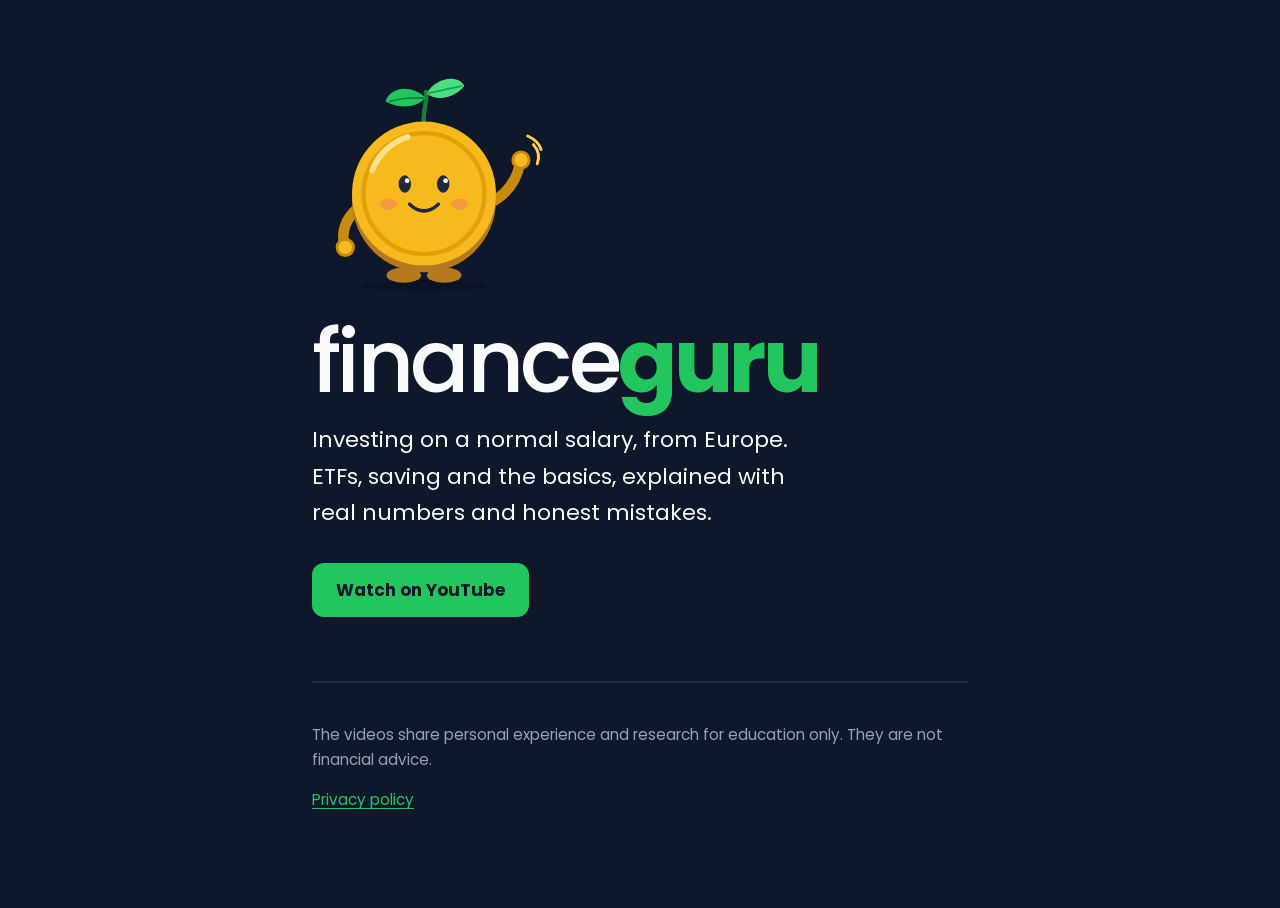
==== index.html @ 334a0429 "Add files via upload" ====
<!doctype html>
<html lang="en">
<head>
<meta charset="utf-8">
<meta name="viewport" content="width=device-width, initial-scale=1">
<title>financeguru: investing on a normal salary, from Europe</title>
<meta name="description" content="financeguru is a YouTube channel about investing on a normal salary, from Europe.">
<link rel="preconnect" href="https://fonts.googleapis.com">
<link rel="stylesheet" href="https://fonts.googleapis.com/css2?family=Poppins:wght@400;500;700&display=swap">
<link rel="stylesheet" href="style.css">
</head>
<body>
<main>
<svg xmlns="http://www.w3.org/2000/svg" viewBox="0 0 500 480" class="mascot" role="img" aria-label="financeguru coin mascot waving">
  <ellipse cx="250" cy="462" rx="128" ry="12" fill="#000000" fill-opacity="0.22"/>
  <ellipse cx="208" cy="440" rx="36" ry="16" fill="#B7791F"/>
  <ellipse cx="292" cy="440" rx="36" ry="16" fill="#B7791F"/>
  <path d="M112 300 Q 74 334 84 378" stroke="#C98B0B" stroke-width="22" stroke-linecap="round" stroke-linejoin="round" fill="none"/>
  <circle cx="86" cy="382" r="17" fill="#F6B91E" stroke="#C98B0B" stroke-width="6"/>
  <path d="M388 290 Q 440 262 450 206" stroke="#C98B0B" stroke-width="22" stroke-linecap="round" stroke-linejoin="round" fill="none"/>
  <circle cx="452" cy="200" r="17" fill="#F6B91E" stroke="#C98B0B" stroke-width="6"/>
  <path d="M478 168 Q 494 186 486 208" stroke="#FCD34D" stroke-width="6" stroke-linecap="round" stroke-linejoin="round" fill="none"/>
  <path d="M466 150 Q 488 160 494 178" stroke="#FCD34D" stroke-width="6" stroke-linecap="round" stroke-linejoin="round" fill="none"/>
  <path d="M250 124 C 246 100, 258 82, 254 58" stroke="#15803D" stroke-width="9" stroke-linecap="round" fill="none"/>
  <g transform="rotate(0 253 70)">
    <path d="M253 70 C 220 40, 178 50, 170 78 C 200 94, 236 92, 253 70 Z" fill="#22C55E"/>
    <path d="M250 71 C 226 70, 200 72, 178 78" stroke="#15803D" stroke-width="3.5" stroke-linecap="round" fill="none"/>
  </g>
  <g transform="rotate(0 255 62)">
    <path d="M255 62 C 276 26, 322 22, 334 46 C 312 72, 278 78, 255 62 Z" fill="#4ADE80"/>
    <path d="M258 61 C 282 56, 306 50, 328 46" stroke="#16A34A" stroke-width="3.5" stroke-linecap="round" fill="none"/>
  </g>
  <circle cx="250" cy="284" r="150" fill="#B7791F"/>
  <circle cx="250" cy="270" r="150" fill="#F6B91E"/>
  <circle cx="250" cy="270" r="126" fill="none" stroke="#E3A008" stroke-width="9"/>
  <path d="M142 222 A 116 116 0 0 1 216 152" stroke="#FFE08A" stroke-width="12" stroke-linecap="round" fill="none"/>
  <ellipse cx="210" cy="250" rx="13" ry="18" fill="#1E293B"/>
  <ellipse cx="290" cy="250" rx="13" ry="18" fill="#1E293B"/>
  <circle cx="215" cy="243" r="5" fill="#FFFFFF"/>
  <circle cx="295" cy="243" r="5" fill="#FFFFFF"/>
  <ellipse cx="176" cy="292" rx="18" ry="11" fill="#F97366" fill-opacity="0.45"/>
  <ellipse cx="324" cy="292" rx="18" ry="11" fill="#F97366" fill-opacity="0.45"/>
  <path d="M220 292 Q250 320 280 292" stroke="#1E293B" stroke-width="7" stroke-linecap="round" stroke-linejoin="round" fill="none"/>
</svg>
<h1 class="wordmark"><span class="light">finance</span><span>guru</span></h1>
<p class="lead">Investing on a normal salary, from Europe. ETFs, saving and the basics, explained with real numbers and honest mistakes.</p>
<!-- Check this link: replace @financeguru with your exact YouTube handle -->
<a class="button" href="https://www.youtube.com/@financeguru">Watch on YouTube</a>
<footer>
<p>The videos share personal experience and research for education only. They are not financial advice.</p>
<p><a href="privacy.html">Privacy policy</a></p>
</footer>
</main>
</body>
</html>
---- style.css ----
:root { --ink: #0F172A; --card: #1E293B; --text: #F8FAFC; --soft: #CBD5E1; --muted: #94A3B8; --green: #22C55E; }
* { box-sizing: border-box; }
html { background: var(--ink); }
body { margin: 0; min-height: 100vh; background: var(--ink); color: var(--soft); font: 400 1.0625rem/1.65 'Poppins', 'Segoe UI', sans-serif; }
main { max-width: 44rem; margin: 0 auto; padding: 4rem 1.5rem 5rem; }
a { color: var(--green); text-underline-offset: 3px; }
a:focus-visible { outline: 3px solid var(--green); outline-offset: 3px; border-radius: 4px; }
.wordmark { font-weight: 700; font-size: clamp(3rem, 12vw, 5.5rem); line-height: 1; letter-spacing: -0.04em; color: var(--text); margin: 0; }
.wordmark span { color: var(--green); }
.wordmark .light { color: var(--text); font-weight: 500; }
.mascot { width: min(15rem, 60vw); height: auto; display: block; margin: 0 0 1.5rem -0.5rem; }
.lead { font-size: 1.375rem; color: var(--text); margin: 1rem 0 2rem; max-width: 32rem; }
.button { display: inline-block; background: var(--green); color: var(--ink); font-weight: 700; text-decoration: none; padding: 0.8rem 1.5rem; border-radius: 0.75rem; }
footer { margin-top: 4rem; padding-top: 1.5rem; border-top: 2px solid var(--card); font-size: 0.95rem; color: var(--muted); }
h1.title { color: var(--text); font-size: 2.25rem; line-height: 1.2; margin: 1.5rem 0 0.5rem; }
h2 { color: var(--text); font-size: 1.25rem; margin: 2.5rem 0 0.5rem; }
.back { font-weight: 500; text-decoration: none; }
.date { color: var(--muted); margin: 0 0 2rem; }
li { margin-bottom: 0.5rem; }
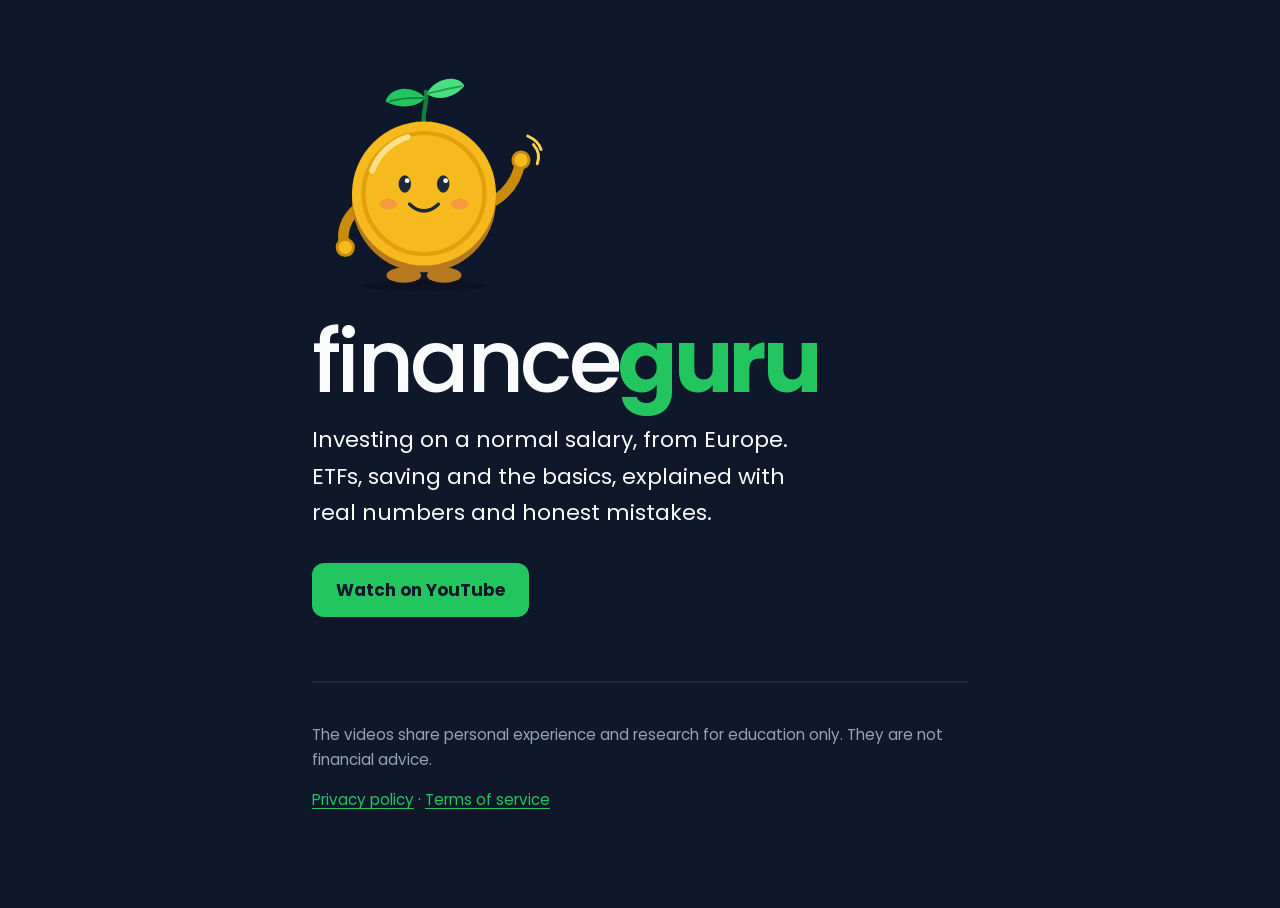
==== commit e7104b60: "Add files via upload" ====
--- a/index.html
+++ b/index.html
@@ -48,7 +48,7 @@
 <a class="button" href="https://www.youtube.com/@financeguru">Watch on YouTube</a>
 <footer>
 <p>The videos share personal experience and research for education only. They are not financial advice.</p>
-<p><a href="privacy.html">Privacy policy</a></p>
+<p><a href="privacy.html">Privacy policy</a> · <a href="terms.html">Terms of service</a></p>
 </footer>
 </main>
 </body>
